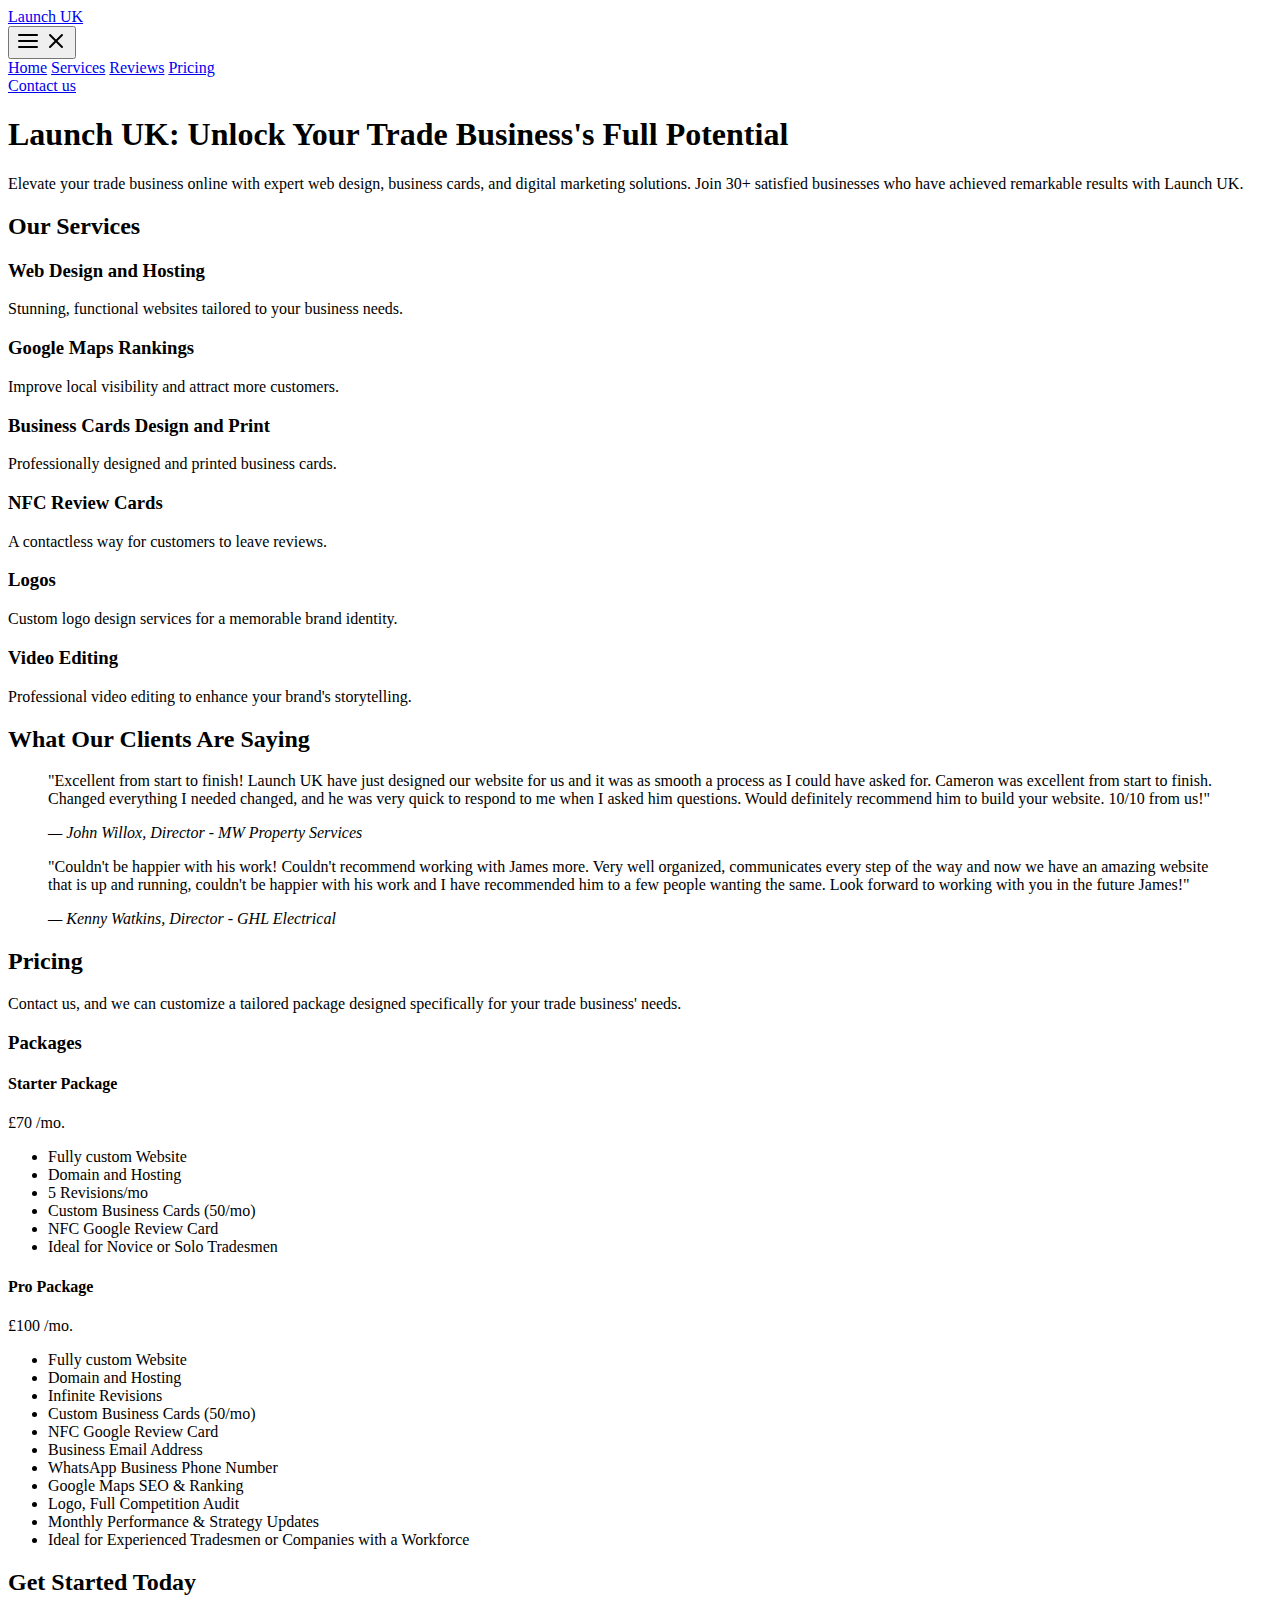
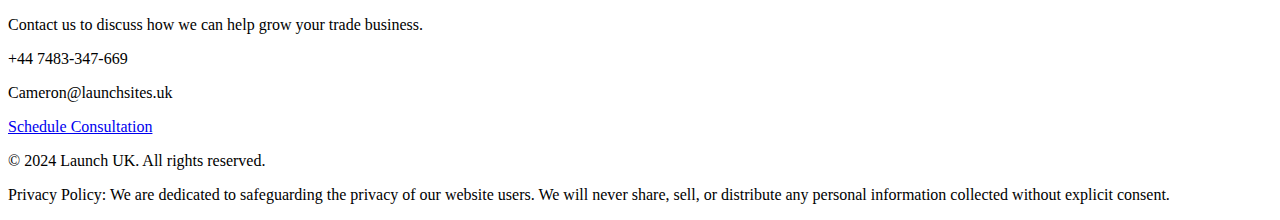
==== index.html @ 35b86240 "Add files via upload" ====
<!DOCTYPE html>
<html lang="en">
<head>
  <meta charset="utf-8">
  <meta name="viewport" content="width=device-width, initial-scale=1, shrink-to-fit=no">
  <meta name="description" content="Launch UK - Expert web design, business cards, and digital marketing solutions for trade businesses.">
  <title>Launch UK - Elevate Your Trade Business Online</title>
  <link href="https://fonts.googleapis.com/css2?family=Inter:wght@400;500;600;700&display=swap" rel="stylesheet">
  <link rel="stylesheet" href="assets/css/index.css">
</head>

<body class="bg-neutral-900">
  <!-- Header -->
  <header class="sticky top-4 inset-x-0 flex flex-wrap md:justify-start md:flex-nowrap z-50 w-full">
    <nav class="relative max-w-[66rem] w-full bg-neutral-800 rounded-[28px] py-3 ps-5 pe-2 md:flex md:items-center md:justify-between md:py-0 mx-2 lg:mx-auto" aria-label="Global">
      <div class="flex items-center justify-between">
        <!-- Logo -->
        <a class="flex-none rounded-md text-xl inline-block font-semibold text-white focus:outline-none focus:opacity-80" href="index.html" aria-label="Launch UK">
          Launch UK 
        </a>

        <div class="md:hidden">
          <button type="button" class="hs-collapse-toggle size-8 flex justify-center items-center text-sm font-semibold rounded-full bg-neutral-800 text-white" data-hs-collapse="#navbar-collapse" aria-controls="navbar-collapse" aria-label="Toggle navigation">
            <svg class="hs-collapse-open:hidden flex-shrink-0 size-4" xmlns="http://www.w3.org/2000/svg" width="24" height="24" viewBox="0 0 24 24" fill="none" stroke="currentColor" stroke-width="2" stroke-linecap="round" stroke-linejoin="round">
              <line x1="3" x2="21" y1="6" y2="6"/>
              <line x1="3" x2="21" y1="12" y2="12"/>
              <line x1="3" x2="21" y1="18" y2="18"/>
            </svg>
            <svg class="hs-collapse-open:block hidden flex-shrink-0 size-4" xmlns="http://www.w3.org/2000/svg" width="24" height="24" viewBox="0 0 24 24" fill="none" stroke="currentColor" stroke-width="2" stroke-linecap="round" stroke-linejoin="round">
              <path d="M18 6 6 18"/>
              <path d="m6 6 12 12"/>
            </svg>
          </button>
        </div>
      </div>

      <div id="navbar-collapse" class="hs-collapse hidden overflow-hidden transition-all duration-300 basis-full grow md:block">
        <div class="flex flex-col gap-y-4 gap-x-0 mt-5 md:flex-row md:items-center md:justify-end md:gap-y-0 md:gap-x-7 md:mt-0 md:ps-7">
          <a class="text-sm text-white hover:text-neutral-300 md:py-4" href="index.html">Home</a>
          <a class="text-sm text-white hover:text-neutral-300 md:py-4" href="services.html">Services</a>
          <a class="text-sm text-white hover:text-neutral-300 md:py-4" href="reviews.html">Reviews</a>
          <a class="text-sm text-white hover:text-neutral-300 md:py-4" href="pricing.html">Pricing</a>
          <div>
            <a class="group inline-flex items-center gap-x-2 py-2 px-3 bg-purple-500 font-medium text-sm text-neutral-800 rounded-full focus:outline-none" href="#contact">
              Contact us
            </a>
          </div>
        </div>
      </div>
    </nav>
  </header>

  <!-- Main Content -->
  <main id="content">
    <!-- Hero Section -->
    <div class="bg-neutral-900">
      <div class="max-w-5xl mx-auto px-4 xl:px-0 pt-24 lg:pt-32 pb-24">
        <h1 class="font-semibold text-white text-5xl md:text-6xl">
          <span class="text-purple-500">Launch UK:</span> Unlock Your Trade Business's Full Potential
        </h1>
        <div class="max-w-4xl">
          <p class="mt-5 text-neutral-400 text-lg">
            Elevate your trade business online with expert web design, business cards, and digital marketing solutions. Join 30+ satisfied businesses who have achieved remarkable results with Launch UK.
          </p>
        </div>
      </div>
    </div>

    <!-- Services -->
    <div id="services" class="bg-neutral-900 py-20">
      <div class="max-w-5xl px-4 xl:px-0 mx-auto">
        <h2 class="text-white font-semibold text-2xl md:text-4xl mb-10">Our Services</h2>
        <div class="grid grid-cols-1 md:grid-cols-2 lg:grid-cols-3 gap-6">
          <div class="bg-neutral-800 p-6 rounded-lg shadow-md transition-transform transform hover:scale-105">
            <h3 class="text-white font-semibold text-xl mb-3">Web Design and Hosting</h3>
            <p class="text-neutral-400">Stunning, functional websites tailored to your business needs.</p>
          </div>
          <div class="bg-neutral-800 p-6 rounded-lg shadow-md transition-transform transform hover:scale-105">
            <h3 class="text-white font-semibold text-xl mb-3">Google Maps Rankings</h3>
            <p class="text-neutral-400">Improve local visibility and attract more customers.</p>
          </div>
          <div class="bg-neutral-800 p-6 rounded-lg shadow-md transition-transform transform hover:scale-105">
            <h3 class="text-white font-semibold text-xl mb-3">Business Cards Design and Print</h3>
            <p class="text-neutral-400">Professionally designed and printed business cards.</p>
          </div>
          <div class="bg-neutral-800 p-6 rounded-lg shadow-md transition-transform transform hover:scale-105">
            <h3 class="text-white font-semibold text-xl mb-3">NFC Review Cards</h3>
            <p class="text-neutral-400">A contactless way for customers to leave reviews.</p>
          </div>
          <div class="bg-neutral-800 p-6 rounded-lg shadow-md transition-transform transform hover:scale-105">
            <h3 class="text-white font-semibold text-xl mb-3">Logos</h3>
            <p class="text-neutral-400">Custom logo design services for a memorable brand identity.</p>
          </div>
          <div class="bg-neutral-800 p-6 rounded-lg shadow-md transition-transform transform hover:scale-105">
            <h3 class="text-white font-semibold text-xl mb-3">Video Editing</h3>
            <p class="text-neutral-400">Professional video editing to enhance your brand's storytelling.</p>
          </div>
        </div>
      </div>
    </div>

    <!-- Reviews Section -->
    <div id="reviews" class="bg-neutral-900 py-20">
      <div class="max-w-5xl px-4 xl:px-0 mx-auto">
        <h2 class="text-white font-semibold text-2xl md:text-4xl mb-10">What Our Clients Are Saying</h2>
        <div class="space-y-8">
          <blockquote class="text-neutral-400">
            <p>"Excellent from start to finish! Launch UK have just designed our website for us and it was as smooth a process as I could have asked for. Cameron was excellent from start to finish. Changed everything I needed changed, and he was very quick to respond to me when I asked him questions. Would definitely recommend him to build your website. 10/10 from us!"</p>
            <cite class="block mt-4 text-white">— John Willox, Director - MW Property Services</cite>
          </blockquote>
          <blockquote class="text-neutral-400">
            <p>"Couldn't be happier with his work! Couldn't recommend working with James more. Very well organized, communicates every step of the way and now we have an amazing website that is up and running, couldn't be happier with his work and I have recommended him to a few people wanting the same. Look forward to working with you in the future James!"</p>
            <cite class="block mt-4 text-white">— Kenny Watkins, Director - GHL Electrical</cite>
          </blockquote>
        </div>
      </div>
    </div>

    <!-- Pricing Section -->
    <div id="pricing" class="bg-neutral-900 py-20">
      <div class="max-w-5xl px-4 xl:px-0 mx-auto">
        <h2 class="text-white font-semibold text-2xl md:text-4xl mb-10">Pricing</h2>
        <p class="text-neutral-400 mb-4">Contact us, and we can customize a tailored package designed specifically for your trade business' needs.</p>
        <h3 class="text-purple-500 font-semibold">Packages</h3>
        <div class="grid grid-cols-1 md:grid-cols-2 gap-6 mt-4">
          <div class="bg-neutral-800 p-6 rounded-lg">
            <h4 class="text-white font-semibold">Starter Package</h4>
            <p class="text-neutral-400">£70 /mo.</p>
            <ul class="list-disc list-inside text-neutral-400">
              <li>Fully custom Website</li>
              <li>Domain and Hosting</li>
              <li>5 Revisions/mo</li>
              <li>Custom Business Cards (50/mo)</li>
              <li>NFC Google Review Card</li>
              <li>Ideal for Novice or Solo Tradesmen</li>
            </ul>
          </div>
          <div class="bg-neutral-800 p-6 rounded-lg">
            <h4 class="text-white font-semibold">Pro Package</h4>
            <p class="text-neutral-400">£100 /mo.</p>
            <ul class="list-disc list-inside text-neutral-400">
              <li>Fully custom Website</li>
              <li>Domain and Hosting</li>
              <li>Infinite Revisions</li>
              <li>Custom Business Cards (50/mo)</li>
              <li>NFC Google Review Card</li>
              <li>Business Email Address</li>
              <li>WhatsApp Business Phone Number</li>
              <li>Google Maps SEO & Ranking</li>
              <li>Logo, Full Competition Audit</li>
              <li>Monthly Performance & Strategy Updates</li>
              <li>Ideal for Experienced Tradesmen or Companies with a Workforce</li>
            </ul>
          </div>
        </div>
      </div>
    </div>

    <!-- Contact Section -->
    <div id="contact" class="bg-neutral-900">
      <div class="max-w-5xl px-4 xl:px-0 py-20 mx-auto text-center">
        <h2 class="text-white font-semibold text-2xl md:text-4xl">Get Started Today</h2>
        <p class="text-neutral-400 mt-4">Contact us to discuss how we can help grow your trade business.</p>
        <div class="space-y-4 mt-6">
          <p class="text-white text-xl">+44 7483-347-669</p>
          <p class="text-white text-xl">Cameron@launchsites.uk</p>
          <a href="#" class="inline-block bg-purple-500 text-neutral-800 px-6 py-3 rounded-full font-medium">
            Schedule Consultation
          </a>
        </div>
      </div>
    </div>
  </main>

  <!-- Footer -->
  <footer class="bg-neutral-900 border-t border-neutral-800">
    <div class="max-w-5xl mx-auto px-4 xl:px-0 py-8 text-center">
      <p class="text-sm text-neutral-400">© 2024 Launch UK. All rights reserved.</p>
      <p class="text-sm text-neutral-400">Privacy Policy: We are dedicated to safeguarding the privacy of our website users. We will never share, sell, or distribute any personal information collected without explicit consent.</p>
    </div>
  </footer>

  <!-- Required JavaScript -->
  <script src="assets/js/preline.js"></script>
</body>
</html>
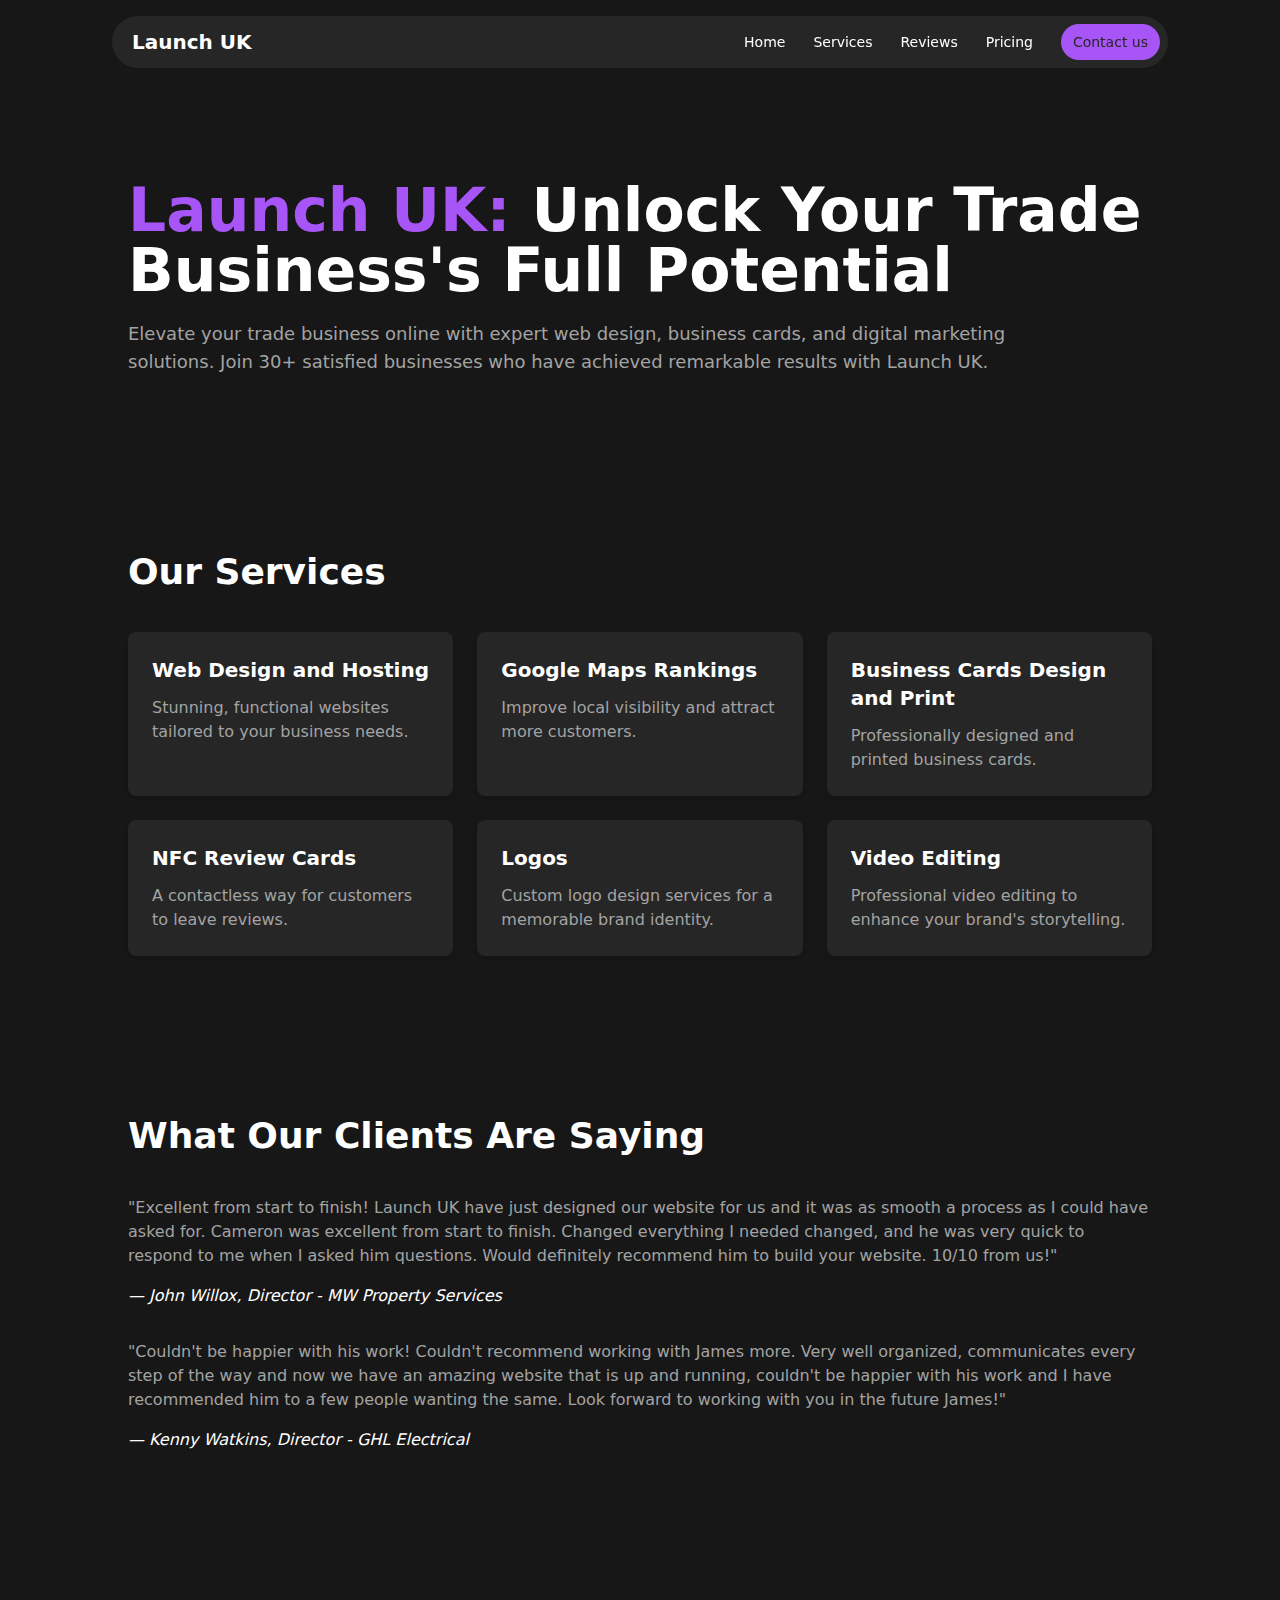
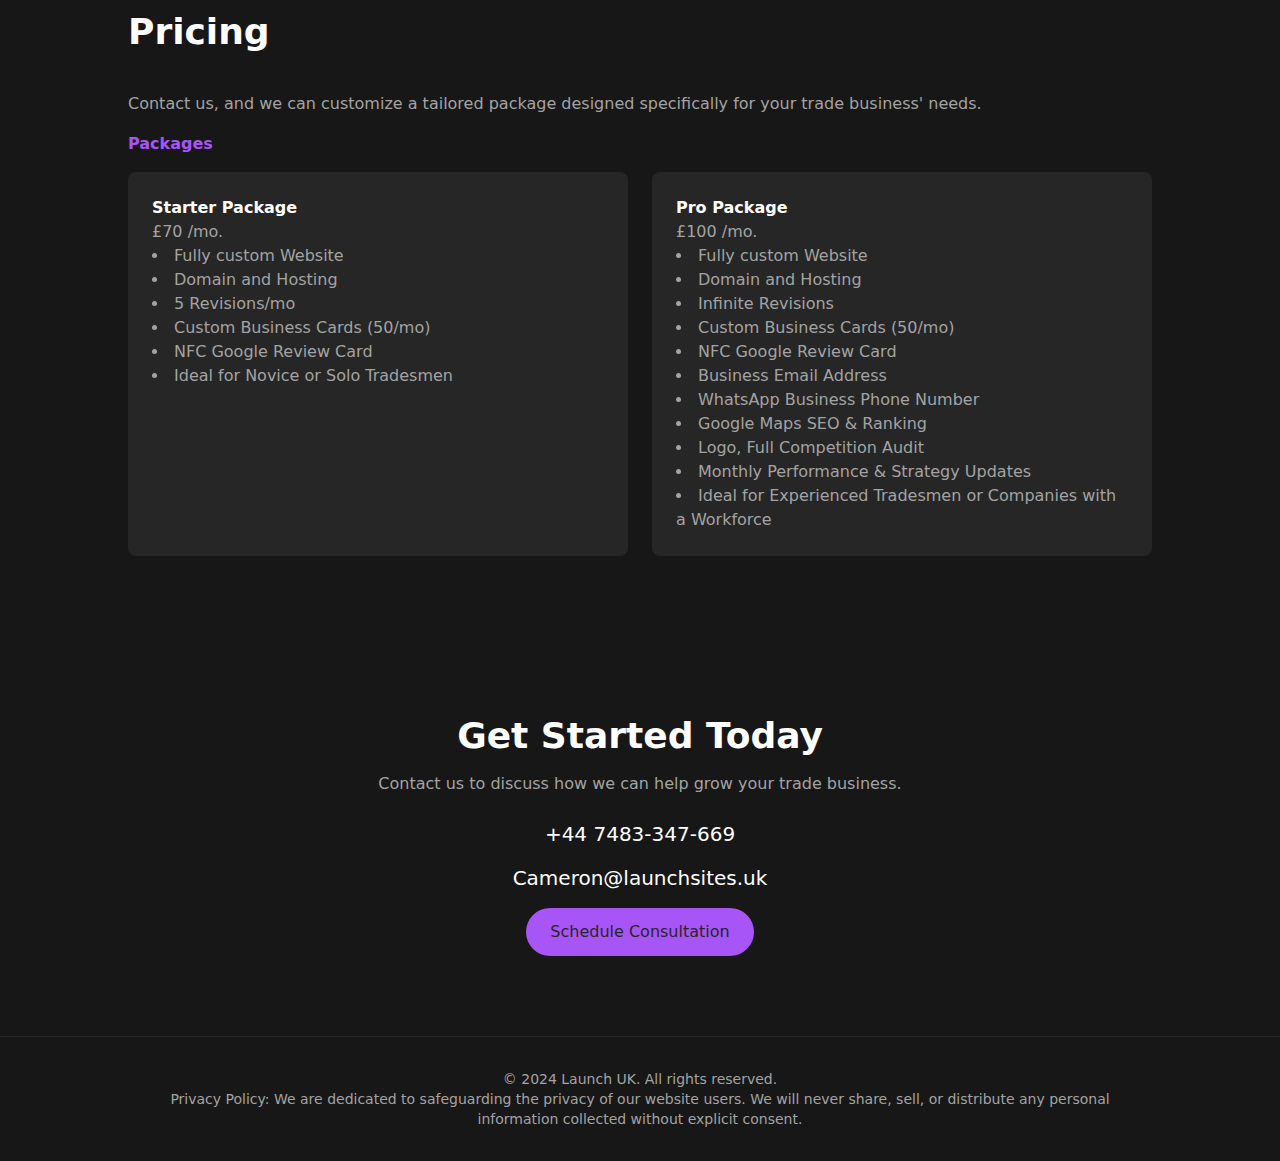
==== commit d2d1d6ca: "Update index.html" ====
--- a/index.html
+++ b/index.html
@@ -6,7 +6,7 @@
   <meta name="description" content="Launch UK - Expert web design, business cards, and digital marketing solutions for trade businesses.">
   <title>Launch UK - Elevate Your Trade Business Online</title>
   <link href="https://fonts.googleapis.com/css2?family=Inter:wght@400;500;600;700&display=swap" rel="stylesheet">
-  <link rel="stylesheet" href="assets/css/index.css">
+  <link rel="stylesheet" href="index.css">
 </head>
 
 <body class="bg-neutral-900">
@@ -181,6 +181,6 @@
   </footer>
 
   <!-- Required JavaScript -->
-  <script src="assets/js/preline.js"></script>
+  <script src="preline.js"></script>
 </body>
-</html>+</html>
--- a/index.css
+++ b/index.css
@@ -0,0 +1,851 @@
+/*home*/
+*, ::before, ::after {
+  --tw-border-spacing-x: 0;
+  --tw-border-spacing-y: 0;
+  --tw-translate-x: 0;
+  --tw-translate-y: 0;
+  --tw-rotate: 0;
+  --tw-skew-x: 0;
+  --tw-skew-y: 0;
+  --tw-scale-x: 1;
+  --tw-scale-y: 1;
+  --tw-pan-x: ;
+  --tw-pan-y: ;
+  --tw-pinch-zoom: ;
+  --tw-scroll-snap-strictness: proximity;
+  --tw-gradient-from-position: ;
+  --tw-gradient-via-position: ;
+  --tw-gradient-to-position: ;
+  --tw-ordinal: ;
+  --tw-slashed-zero: ;
+  --tw-numeric-figure: ;
+  --tw-numeric-spacing: ;
+  --tw-numeric-fraction: ;
+  --tw-ring-inset: ;
+  --tw-ring-offset-width: 0px;
+  --tw-ring-offset-color: #fff;
+  --tw-ring-color: rgb(59 130 246 / 0.5);
+  --tw-ring-offset-shadow: 0 0 #0000;
+  --tw-ring-shadow: 0 0 #0000;
+  --tw-shadow: 0 0 #0000;
+  --tw-shadow-colored: 0 0 #0000;
+  --tw-blur: ;
+  --tw-brightness: ;
+  --tw-contrast: ;
+  --tw-grayscale: ;
+  --tw-hue-rotate: ;
+  --tw-invert: ;
+  --tw-saturate: ;
+  --tw-sepia: ;
+  --tw-drop-shadow: ;
+  --tw-backdrop-blur: ;
+  --tw-backdrop-brightness: ;
+  --tw-backdrop-contrast: ;
+  --tw-backdrop-grayscale: ;
+  --tw-backdrop-hue-rotate: ;
+  --tw-backdrop-invert: ;
+  --tw-backdrop-opacity: ;
+  --tw-backdrop-saturate: ;
+  --tw-backdrop-sepia: ;
+  --tw-contain-size: ;
+  --tw-contain-layout: ;
+  --tw-contain-paint: ;
+  --tw-contain-style: ;
+}
+::backdrop {
+  --tw-border-spacing-x: 0;
+  --tw-border-spacing-y: 0;
+  --tw-translate-x: 0;
+  --tw-translate-y: 0;
+  --tw-rotate: 0;
+  --tw-skew-x: 0;
+  --tw-skew-y: 0;
+  --tw-scale-x: 1;
+  --tw-scale-y: 1;
+  --tw-pan-x: ;
+  --tw-pan-y: ;
+  --tw-pinch-zoom: ;
+  --tw-scroll-snap-strictness: proximity;
+  --tw-gradient-from-position: ;
+  --tw-gradient-via-position: ;
+  --tw-gradient-to-position: ;
+  --tw-ordinal: ;
+  --tw-slashed-zero: ;
+  --tw-numeric-figure: ;
+  --tw-numeric-spacing: ;
+  --tw-numeric-fraction: ;
+  --tw-ring-inset: ;
+  --tw-ring-offset-width: 0px;
+  --tw-ring-offset-color: #fff;
+  --tw-ring-color: rgb(59 130 246 / 0.5);
+  --tw-ring-offset-shadow: 0 0 #0000;
+  --tw-ring-shadow: 0 0 #0000;
+  --tw-shadow: 0 0 #0000;
+  --tw-shadow-colored: 0 0 #0000;
+  --tw-blur: ;
+  --tw-brightness: ;
+  --tw-contrast: ;
+  --tw-grayscale: ;
+  --tw-hue-rotate: ;
+  --tw-invert: ;
+  --tw-saturate: ;
+  --tw-sepia: ;
+  --tw-drop-shadow: ;
+  --tw-backdrop-blur: ;
+  --tw-backdrop-brightness: ;
+  --tw-backdrop-contrast: ;
+  --tw-backdrop-grayscale: ;
+  --tw-backdrop-hue-rotate: ;
+  --tw-backdrop-invert: ;
+  --tw-backdrop-opacity: ;
+  --tw-backdrop-saturate: ;
+  --tw-backdrop-sepia: ;
+  --tw-contain-size: ;
+  --tw-contain-layout: ;
+  --tw-contain-paint: ;
+  --tw-contain-style: ;
+}
+/*
+! tailwindcss v3.4.15 | MIT License | https://tailwindcss.com
+*/
+/*
+1. Prevent padding and border from affecting element width. (https://github.com/mozdevs/cssremedy/issues/4)
+2. Allow adding a border to an element by just adding a border-width. (https://github.com/tailwindcss/tailwindcss/pull/116)
+*/
+*,
+::before,
+::after {
+  box-sizing: border-box;
+  /* 1 */
+  border-width: 0;
+  /* 2 */
+  border-style: solid;
+  /* 2 */
+  border-color: #e5e7eb;
+  /* 2 */
+}
+::before,
+::after {
+  --tw-content: '';
+}
+/*
+1. Use a consistent sensible line-height in all browsers.
+2. Prevent adjustments of font size after orientation changes in iOS.
+3. Use a more readable tab size.
+4. Use the user's configured `sans` font-family by default.
+5. Use the user's configured `sans` font-feature-settings by default.
+6. Use the user's configured `sans` font-variation-settings by default.
+7. Disable tap highlights on iOS
+*/
+html,
+:host {
+  line-height: 1.5;
+  /* 1 */
+  -webkit-text-size-adjust: 100%;
+  /* 2 */
+  -moz-tab-size: 4;
+  /* 3 */
+  tab-size: 4;
+  /* 3 */
+  font-family: ui-sans-serif, system-ui, sans-serif, "Apple Color Emoji", "Segoe UI Emoji", "Segoe UI Symbol", "Noto Color Emoji";
+  /* 4 */
+  font-feature-settings: normal;
+  /* 5 */
+  font-variation-settings: normal;
+  /* 6 */
+  -webkit-tap-highlight-color: transparent;
+  /* 7 */
+}
+/*
+1. Remove the margin in all browsers.
+2. Inherit line-height from `html` so users can set them as a class directly on the `html` element.
+*/
+body {
+  margin: 0;
+  /* 1 */
+  line-height: inherit;
+  /* 2 */
+}
+/*
+1. Add the correct height in Firefox.
+2. Correct the inheritance of border color in Firefox. (https://bugzilla.mozilla.org/show_bug.cgi?id=190655)
+3. Ensure horizontal rules are visible by default.
+*/
+hr {
+  height: 0;
+  /* 1 */
+  color: inherit;
+  /* 2 */
+  border-top-width: 1px;
+  /* 3 */
+}
+/*
+Add the correct text decoration in Chrome, Edge, and Safari.
+*/
+abbr:where([title]) {
+  text-decoration: underline dotted;
+}
+/*
+Remove the default font size and weight for headings.
+*/
+h1,
+h2,
+h3,
+h4,
+h5,
+h6 {
+  font-size: inherit;
+  font-weight: inherit;
+}
+/*
+Reset links to optimize for opt-in styling instead of opt-out.
+*/
+a {
+  color: inherit;
+  text-decoration: inherit;
+}
+/*
+Add the correct font weight in Edge and Safari.
+*/
+b,
+strong {
+  font-weight: bolder;
+}
+/*
+1. Use the user's configured `mono` font-family by default.
+2. Use the user's configured `mono` font-feature-settings by default.
+3. Use the user's configured `mono` font-variation-settings by default.
+4. Correct the odd `em` font sizing in all browsers.
+*/
+code,
+kbd,
+samp,
+pre {
+  font-family: ui-monospace, SFMono-Regular, Menlo, Monaco, Consolas, "Liberation Mono", "Courier New", monospace;
+  /* 1 */
+  font-feature-settings: normal;
+  /* 2 */
+  font-variation-settings: normal;
+  /* 3 */
+  font-size: 1em;
+  /* 4 */
+}
+/*
+Add the correct font size in all browsers.
+*/
+small {
+  font-size: 80%;
+}
+/*
+Prevent `sub` and `sup` elements from affecting the line height in all browsers.
+*/
+sub,
+sup {
+  font-size: 75%;
+  line-height: 0;
+  position: relative;
+  vertical-align: baseline;
+}
+sub {
+  bottom: -0.25em;
+}
+sup {
+  top: -0.5em;
+}
+/*
+1. Remove text indentation from table contents in Chrome and Safari. (https://bugs.chromium.org/p/chromium/issues/detail?id=999088, https://bugs.webkit.org/show_bug.cgi?id=201297)
+2. Correct table border color inheritance in all Chrome and Safari. (https://bugs.chromium.org/p/chromium/issues/detail?id=935729, https://bugs.webkit.org/show_bug.cgi?id=195016)
+3. Remove gaps between table borders by default.
+*/
+table {
+  text-indent: 0;
+  /* 1 */
+  border-color: inherit;
+  /* 2 */
+  border-collapse: collapse;
+  /* 3 */
+}
+/*
+1. Change the font styles in all browsers.
+2. Remove the margin in Firefox and Safari.
+3. Remove default padding in all browsers.
+*/
+button,
+input,
+optgroup,
+select,
+textarea {
+  font-family: inherit;
+  /* 1 */
+  font-feature-settings: inherit;
+  /* 1 */
+  font-variation-settings: inherit;
+  /* 1 */
+  font-size: 100%;
+  /* 1 */
+  font-weight: inherit;
+  /* 1 */
+  line-height: inherit;
+  /* 1 */
+  letter-spacing: inherit;
+  /* 1 */
+  color: inherit;
+  /* 1 */
+  margin: 0;
+  /* 2 */
+  padding: 0;
+  /* 3 */
+}
+/*
+Remove the inheritance of text transform in Edge and Firefox.
+*/
+button,
+select {
+  text-transform: none;
+}
+/*
+1. Correct the inability to style clickable types in iOS and Safari.
+2. Remove default button styles.
+*/
+button,
+input:where([type='button']),
+input:where([type='reset']),
+input:where([type='submit']) {
+  -webkit-appearance: button;
+  /* 1 */
+  background-color: transparent;
+  /* 2 */
+  background-image: none;
+  /* 2 */
+}
+/*
+Use the modern Firefox focus style for all focusable elements.
+*/
+:-moz-focusring {
+  outline: auto;
+}
+/*
+Remove the additional `:invalid` styles in Firefox. (https://github.com/mozilla/gecko-dev/blob/2f9eacd9d3d995c937b4251a5557d95d494c9be1/layout/style/res/forms.css#L728-L737)
+*/
+:-moz-ui-invalid {
+  box-shadow: none;
+}
+/*
+Add the correct vertical alignment in Chrome and Firefox.
+*/
+progress {
+  vertical-align: baseline;
+}
+/*
+Correct the cursor style of increment and decrement buttons in Safari.
+*/
+::-webkit-inner-spin-button,
+::-webkit-outer-spin-button {
+  height: auto;
+}
+/*
+1. Correct the odd appearance in Chrome and Safari.
+2. Correct the outline style in Safari.
+*/
+[type='search'] {
+  -webkit-appearance: textfield;
+  /* 1 */
+  outline-offset: -2px;
+  /* 2 */
+}
+/*
+Remove the inner padding in Chrome and Safari on macOS.
+*/
+::-webkit-search-decoration {
+  -webkit-appearance: none;
+}
+/*
+1. Correct the inability to style clickable types in iOS and Safari.
+2. Change font properties to `inherit` in Safari.
+*/
+::-webkit-file-upload-button {
+  -webkit-appearance: button;
+  /* 1 */
+  font: inherit;
+  /* 2 */
+}
+/*
+Add the correct display in Chrome and Safari.
+*/
+summary {
+  display: list-item;
+}
+/*
+Removes the default spacing and border for appropriate elements.
+*/
+blockquote,
+dl,
+dd,
+h1,
+h2,
+h3,
+h4,
+h5,
+h6,
+hr,
+figure,
+p,
+pre {
+  margin: 0;
+}
+fieldset {
+  margin: 0;
+  padding: 0;
+}
+legend {
+  padding: 0;
+}
+ol,
+ul,
+menu {
+  list-style: none;
+  margin: 0;
+  padding: 0;
+}
+/*
+Reset default styling for dialogs.
+*/
+dialog {
+  padding: 0;
+}
+/*
+Prevent resizing textareas horizontally by default.
+*/
+textarea {
+  resize: vertical;
+}
+/*
+1. Reset the default placeholder opacity in Firefox. (https://github.com/tailwindlabs/tailwindcss/issues/3300)
+2. Set the default placeholder color to the user's configured gray 400 color.
+*/
+input::placeholder,
+textarea::placeholder {
+  opacity: 1;
+  /* 1 */
+  color: #9ca3af;
+  /* 2 */
+}
+/*
+Set the default cursor for buttons.
+*/
+button,
+[role="button"] {
+  cursor: pointer;
+}
+/*
+Make sure disabled buttons don't get the pointer cursor.
+*/
+:disabled {
+  cursor: default;
+}
+/*
+1. Make replaced elements `display: block` by default. (https://github.com/mozdevs/cssremedy/issues/14)
+2. Add `vertical-align: middle` to align replaced elements more sensibly by default. (https://github.com/jensimmons/cssremedy/issues/14#issuecomment-634934210)
+   This can trigger a poorly considered lint error in some tools but is included by design.
+*/
+img,
+svg,
+video,
+canvas,
+audio,
+iframe,
+embed,
+object {
+  display: block;
+  /* 1 */
+  vertical-align: middle;
+  /* 2 */
+}
+/*
+Constrain images and videos to the parent width and preserve their intrinsic aspect ratio. (https://github.com/mozdevs/cssremedy/issues/14)
+*/
+img,
+video {
+  max-width: 100%;
+  height: auto;
+}
+/* Make elements with the HTML hidden attribute stay hidden by default */
+[hidden]:where(:not([hidden="until-found"])) {
+  display: none;
+}
+@layer __play_components__;
+.relative {
+  position: relative;
+}
+.sticky {
+  position: sticky;
+}
+.inset-x-0 {
+  left: 0px;
+  right: 0px;
+}
+.top-4 {
+  top: 1rem;
+}
+.z-50 {
+  z-index: 50;
+}
+.mx-2 {
+  margin-left: 0.5rem;
+  margin-right: 0.5rem;
+}
+.mx-auto {
+  margin-left: auto;
+  margin-right: auto;
+}
+.mb-10 {
+  margin-bottom: 2.5rem;
+}
+.mb-3 {
+  margin-bottom: 0.75rem;
+}
+.mb-4 {
+  margin-bottom: 1rem;
+}
+.mt-4 {
+  margin-top: 1rem;
+}
+.mt-5 {
+  margin-top: 1.25rem;
+}
+.mt-6 {
+  margin-top: 1.5rem;
+}
+.block {
+  display: block;
+}
+.inline-block {
+  display: inline-block;
+}
+.flex {
+  display: flex;
+}
+.inline-flex {
+  display: inline-flex;
+}
+.grid {
+  display: grid;
+}
+.hidden {
+  display: none;
+}
+.size-4 {
+  width: 1rem;
+  height: 1rem;
+}
+.size-8 {
+  width: 2rem;
+  height: 2rem;
+}
+.w-full {
+  width: 100%;
+}
+.max-w-4xl {
+  max-width: 56rem;
+}
+.max-w-5xl {
+  max-width: 64rem;
+}
+.max-w-\[66rem\] {
+  max-width: 66rem;
+}
+.flex-none {
+  flex: none;
+}
+.flex-shrink-0 {
+  flex-shrink: 0;
+}
+.grow {
+  flex-grow: 1;
+}
+.basis-full {
+  flex-basis: 100%;
+}
+.transform {
+  transform: translate(var(--tw-translate-x), var(--tw-translate-y)) rotate(var(--tw-rotate)) skewX(var(--tw-skew-x)) skewY(var(--tw-skew-y)) scaleX(var(--tw-scale-x)) scaleY(var(--tw-scale-y));
+}
+.list-inside {
+  list-style-position: inside;
+}
+.list-disc {
+  list-style-type: disc;
+}
+.grid-cols-1 {
+  grid-template-columns: repeat(1, minmax(0, 1fr));
+}
+.flex-col {
+  flex-direction: column;
+}
+.flex-wrap {
+  flex-wrap: wrap;
+}
+.items-center {
+  align-items: center;
+}
+.justify-center {
+  justify-content: center;
+}
+.justify-between {
+  justify-content: space-between;
+}
+.gap-6 {
+  gap: 1.5rem;
+}
+.gap-x-0 {
+  column-gap: 0px;
+}
+.gap-x-2 {
+  column-gap: 0.5rem;
+}
+.gap-y-4 {
+  row-gap: 1rem;
+}
+.space-y-4 > :not([hidden]) ~ :not([hidden]) {
+  --tw-space-y-reverse: 0;
+  margin-top: calc(1rem * calc(1 - var(--tw-space-y-reverse)));
+  margin-bottom: calc(1rem * var(--tw-space-y-reverse));
+}
+.space-y-8 > :not([hidden]) ~ :not([hidden]) {
+  --tw-space-y-reverse: 0;
+  margin-top: calc(2rem * calc(1 - var(--tw-space-y-reverse)));
+  margin-bottom: calc(2rem * var(--tw-space-y-reverse));
+}
+.overflow-hidden {
+  overflow: hidden;
+}
+.rounded-\[28px\] {
+  border-radius: 28px;
+}
+.rounded-full {
+  border-radius: 9999px;
+}
+.rounded-lg {
+  border-radius: 0.5rem;
+}
+.rounded-md {
+  border-radius: 0.375rem;
+}
+.border-t {
+  border-top-width: 1px;
+}
+.border-neutral-800 {
+  --tw-border-opacity: 1;
+  border-color: rgb(38 38 38 / var(--tw-border-opacity, 1));
+}
+.bg-neutral-800 {
+  --tw-bg-opacity: 1;
+  background-color: rgb(38 38 38 / var(--tw-bg-opacity, 1));
+}
+.bg-neutral-900 {
+  --tw-bg-opacity: 1;
+  background-color: rgb(23 23 23 / var(--tw-bg-opacity, 1));
+}
+.bg-purple-500 {
+  --tw-bg-opacity: 1;
+  background-color: rgb(168 85 247 / var(--tw-bg-opacity, 1));
+}
+.p-6 {
+  padding: 1.5rem;
+}
+.px-3 {
+  padding-left: 0.75rem;
+  padding-right: 0.75rem;
+}
+.px-4 {
+  padding-left: 1rem;
+  padding-right: 1rem;
+}
+.px-6 {
+  padding-left: 1.5rem;
+  padding-right: 1.5rem;
+}
+.py-2 {
+  padding-top: 0.5rem;
+  padding-bottom: 0.5rem;
+}
+.py-20 {
+  padding-top: 5rem;
+  padding-bottom: 5rem;
+}
+.py-3 {
+  padding-top: 0.75rem;
+  padding-bottom: 0.75rem;
+}
+.py-8 {
+  padding-top: 2rem;
+  padding-bottom: 2rem;
+}
+.pb-24 {
+  padding-bottom: 6rem;
+}
+.pe-2 {
+  padding-inline-end: 0.5rem;
+}
+.ps-5 {
+  padding-inline-start: 1.25rem;
+}
+.pt-24 {
+  padding-top: 6rem;
+}
+.text-center {
+  text-align: center;
+}
+.text-2xl {
+  font-size: 1.5rem;
+  line-height: 2rem;
+}
+.text-5xl {
+  font-size: 3rem;
+  line-height: 1;
+}
+.text-lg {
+  font-size: 1.125rem;
+  line-height: 1.75rem;
+}
+.text-sm {
+  font-size: 0.875rem;
+  line-height: 1.25rem;
+}
+.text-xl {
+  font-size: 1.25rem;
+  line-height: 1.75rem;
+}
+.font-medium {
+  font-weight: 500;
+}
+.font-semibold {
+  font-weight: 600;
+}
+.text-neutral-400 {
+  --tw-text-opacity: 1;
+  color: rgb(163 163 163 / var(--tw-text-opacity, 1));
+}
+.text-neutral-800 {
+  --tw-text-opacity: 1;
+  color: rgb(38 38 38 / var(--tw-text-opacity, 1));
+}
+.text-purple-500 {
+  --tw-text-opacity: 1;
+  color: rgb(168 85 247 / var(--tw-text-opacity, 1));
+}
+.text-white {
+  --tw-text-opacity: 1;
+  color: rgb(255 255 255 / var(--tw-text-opacity, 1));
+}
+.shadow-md {
+  --tw-shadow: 0 4px 6px -1px rgb(0 0 0 / 0.1), 0 2px 4px -2px rgb(0 0 0 / 0.1);
+  --tw-shadow-colored: 0 4px 6px -1px var(--tw-shadow-color), 0 2px 4px -2px var(--tw-shadow-color);
+  box-shadow: var(--tw-ring-offset-shadow, 0 0 #0000), var(--tw-ring-shadow, 0 0 #0000), var(--tw-shadow);
+}
+.transition-all {
+  transition-property: all;
+  transition-timing-function: cubic-bezier(0.4, 0, 0.2, 1);
+  transition-duration: 150ms;
+}
+.transition-transform {
+  transition-property: transform;
+  transition-timing-function: cubic-bezier(0.4, 0, 0.2, 1);
+  transition-duration: 150ms;
+}
+.duration-300 {
+  transition-duration: 300ms;
+}
+.hover\:scale-105:hover {
+  --tw-scale-x: 1.05;
+  --tw-scale-y: 1.05;
+  transform: translate(var(--tw-translate-x), var(--tw-translate-y)) rotate(var(--tw-rotate)) skewX(var(--tw-skew-x)) skewY(var(--tw-skew-y)) scaleX(var(--tw-scale-x)) scaleY(var(--tw-scale-y));
+}
+.hover\:text-neutral-300:hover {
+  --tw-text-opacity: 1;
+  color: rgb(212 212 212 / var(--tw-text-opacity, 1));
+}
+.focus\:opacity-80:focus {
+  opacity: 0.8;
+}
+.focus\:outline-none:focus {
+  outline: 2px solid transparent;
+  outline-offset: 2px;
+}
+@media (min-width: 768px) {
+  .md\:mt-0 {
+    margin-top: 0px;
+  }
+  .md\:block {
+    display: block;
+  }
+  .md\:flex {
+    display: flex;
+  }
+  .md\:hidden {
+    display: none;
+  }
+  .md\:grid-cols-2 {
+    grid-template-columns: repeat(2, minmax(0, 1fr));
+  }
+  .md\:flex-row {
+    flex-direction: row;
+  }
+  .md\:flex-nowrap {
+    flex-wrap: nowrap;
+  }
+  .md\:items-center {
+    align-items: center;
+  }
+  .md\:justify-start {
+    justify-content: flex-start;
+  }
+  .md\:justify-end {
+    justify-content: flex-end;
+  }
+  .md\:justify-between {
+    justify-content: space-between;
+  }
+  .md\:gap-x-7 {
+    column-gap: 1.75rem;
+  }
+  .md\:gap-y-0 {
+    row-gap: 0px;
+  }
+  .md\:py-0 {
+    padding-top: 0px;
+    padding-bottom: 0px;
+  }
+  .md\:py-4 {
+    padding-top: 1rem;
+    padding-bottom: 1rem;
+  }
+  .md\:ps-7 {
+    padding-inline-start: 1.75rem;
+  }
+  .md\:text-4xl {
+    font-size: 2.25rem;
+    line-height: 2.5rem;
+  }
+  .md\:text-6xl {
+    font-size: 3.75rem;
+    line-height: 1;
+  }
+}
+@media (min-width: 1024px) {
+  .lg\:mx-auto {
+    margin-left: auto;
+    margin-right: auto;
+  }
+  .lg\:grid-cols-3 {
+    grid-template-columns: repeat(3, minmax(0, 1fr));
+  }
+  .lg\:pt-32 {
+    padding-top: 8rem;
+  }
+}
+@media (min-width: 1280px) {
+  .xl\:px-0 {
+    padding-left: 0px;
+    padding-right: 0px;
+  }
+}
